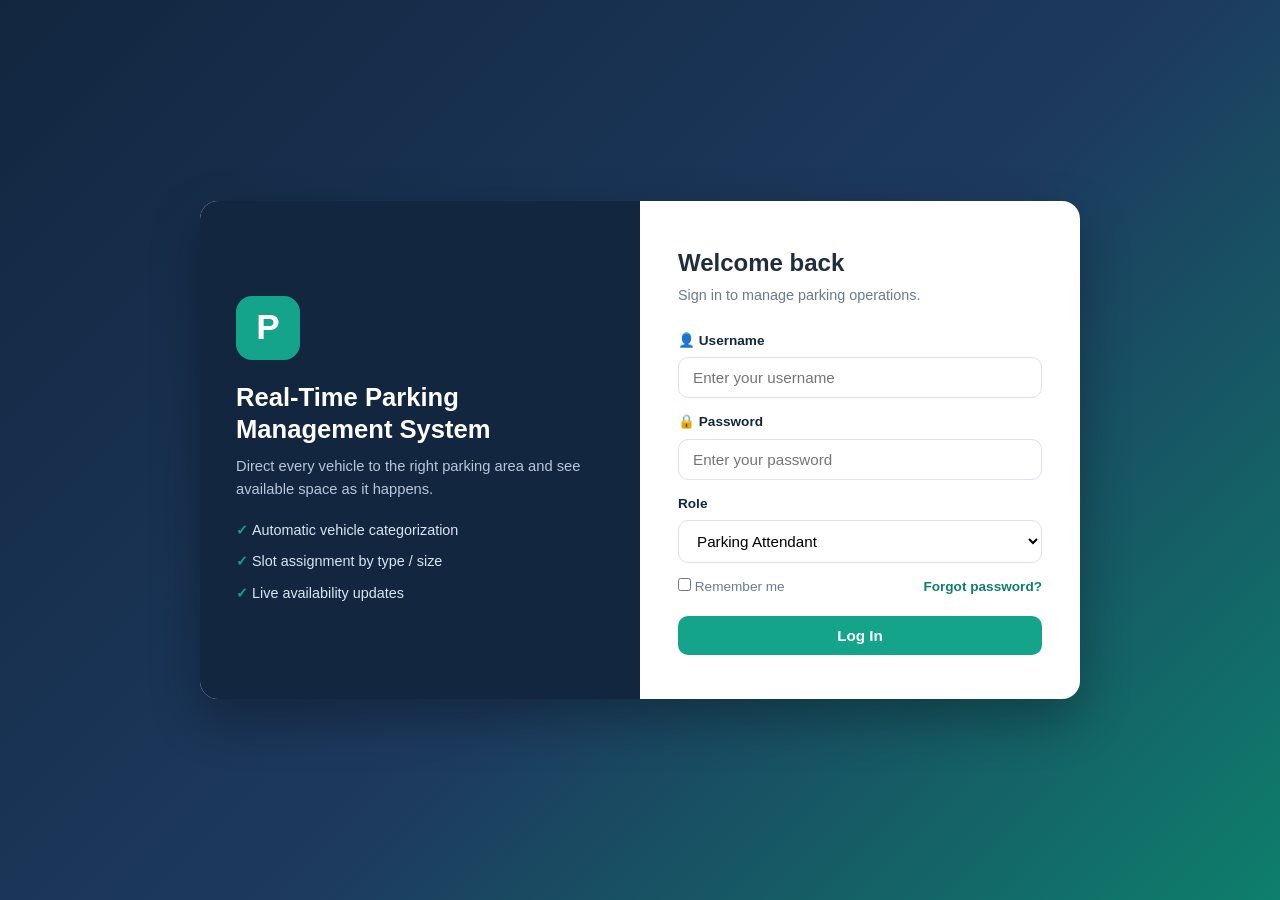
==== Real-Time-Parking-Management-System/index.html @ fe2eb947 "Add files via upload" ====
<!DOCTYPE html>
<html lang="en">
<head>
  <meta charset="UTF-8"><meta name="viewport" content="width=device-width, initial-scale=1.0">
  <title>Login | Real-Time Parking Management System</title>
  <link rel="stylesheet" href="style.css">
</head>
<body class="login">
  <div class="login-card">
    <div class="login-side">
      <div class="logo">P</div>
      <h1>Real-Time Parking Management System</h1>
      <p>Direct every vehicle to the right parking area and see available space as it happens.</p>
      <ul>
        <li>Automatic vehicle categorization</li>
        <li>Slot assignment by type / size</li>
        <li>Live availability updates</li>
      </ul>
    </div>

    <form class="login-form" action="dashboard.html">
      <h2>Welcome back</h2>
      <p>Sign in to manage parking operations.</p>
      <label class="field">👤 Username <input placeholder="Enter your username" required></label>
      <label class="field">🔒 Password <input type="password" placeholder="Enter your password" required></label>
      <label class="field">Role
        <select><option>Parking Attendant</option><option>Administrator</option></select>
      </label>
      <div class="remember">
        <label><input type="checkbox"> Remember me</label>
        <a href="#">Forgot password?</a>
      </div>
      <button class="btn btn-primary btn-block">Log In</button>
    </form>
  </div>
</body>
</html>
---- Real-Time-Parking-Management-System/style.css ----
/* Real-Time Parking Management System - style.css */
:root {
  --navy: #12263f; --navy-light: #1d3a5f; --teal: #14a38b; --teal-dark: #0e7f6c;
  --amber: #f4a62a; --red: #e04f5f; --muted: #6b7a8c; --border: #dde3ea;
}
* { box-sizing: border-box; margin: 0; padding: 0; }
body { display: flex; min-height: 100vh; background: #f2f5f9; color: #1f2d3d; line-height: 1.5;
  font-family: "Segoe UI", Roboto, Arial, sans-serif; }
a { text-decoration: none; color: inherit; }
hr { border: none; border-top: 1px solid var(--border); margin: 26px 0; }
.logo, .avatar, .step-no, .stat span, .slots span { display: grid; place-items: center; }

/* Sidebar and top bar */
.sidebar { width: 240px; height: 100vh; position: sticky; top: 0; display: flex; flex-direction: column;
  padding: 24px 16px; background: var(--navy); color: #fff; }
.brand { display: flex; align-items: center; gap: 10px; padding: 0 8px 24px; margin-bottom: 20px;
  border-bottom: 1px solid rgba(255,255,255,.12); font-size: 1.05rem; font-weight: 700; }
.logo { width: 38px; height: 38px; border-radius: 10px; background: var(--teal); font-size: 1.3rem; font-weight: 800; }
nav { display: grid; gap: 6px; }
.sidebar a { display: block; padding: 12px 14px; border-radius: 10px; color: #c4d0de; font-size: .95rem; }
.sidebar a:hover { background: var(--navy-light); color: #fff; }
.sidebar a.active { background: var(--teal); color: #fff; font-weight: 600; }
.sidebar .logout { margin-top: auto; font-size: 1rem; text-align: center; border: 1px solid rgba(255,255,255,.18); }
.sidebar .logout:hover { background: var(--red); border-color: var(--red); }
main { flex: 1; min-width: 0; padding: 28px 36px; }
.topbar { display: flex; justify-content: space-between; align-items: center; flex-wrap: wrap; gap: 12px; margin-bottom: 26px; }
.topbar h1 { font-size: 1.6rem; }
.topbar p { color: var(--muted); font-size: .9rem; }
.user-chip { display: flex; align-items: center; gap: 10px; padding: 8px 14px; background: #fff;
  border: 1px solid var(--border); border-radius: 999px; font-size: .9rem; }
.avatar { width: 32px; height: 32px; border-radius: 50%; background: var(--navy); color: #fff; font-size: .8rem; font-weight: 600; }

/* Cards and layout */
.card { padding: 22px; background: #fff; border: 1px solid var(--border); border-radius: 12px; box-shadow: 0 2px 8px rgba(18,38,63,.04); }
.card h2 { font-size: 1.1rem; margin-bottom: 4px; }
.sub { color: var(--muted); font-size: .85rem; margin-bottom: 18px; }
.grid-2 { display: grid; grid-template-columns: 2fr 1fr; gap: 20px; }
.top { align-items: start; }
.side { display: grid; gap: 20px; align-content: start; }
.stats { display: grid; grid-template-columns: repeat(auto-fit, minmax(190px, 1fr)); gap: 16px; margin-bottom: 22px; }
.stat { display: flex; align-items: center; gap: 14px; }
.stat span { width: 50px; height: 50px; border-radius: 12px; font-size: 1.5rem; }
.stat b { display: block; font-size: 1.7rem; line-height: 1.1; }
.stat small { display: block; color: var(--muted); font-size: .85rem; }

/* Status colors (used by badges, icons and parking slots) */
.green, .slots .free { background: #dcf5ef; color: var(--teal-dark); border-color: var(--teal); }
.red, .slots .taken { background: #fde4e7; color: var(--red); border-color: var(--red); }
.amber, .slots .reserved { background: #fdf0d5; color: #b57806; border-color: var(--amber); }
.blue { background: #e3edfa; }
.gray { background: #e9edf2; color: var(--muted); }
.badge { display: inline-block; padding: 3px 10px; border-radius: 999px; font-size: .75rem; font-weight: 600; }

/* Parking slot map */
.area { display: flex; justify-content: space-between; align-items: center; margin: 8px 0 10px; font-weight: 600; }
.area small { color: var(--muted); font-weight: 400; }
.slots { display: grid; grid-template-columns: repeat(auto-fill, minmax(62px, 1fr)); gap: 10px; margin-bottom: 18px; }
.slots span { height: 54px; border: 2px solid transparent; border-radius: 10px; font-size: .8rem; font-weight: 600; }
.legend { display: flex; flex-wrap: wrap; gap: 18px; color: var(--muted); font-size: .85rem; }
.legend span:before { content: ""; display: inline-block; width: 12px; height: 12px; margin-right: 6px; border-radius: 3px; vertical-align: -1px; }
.legend .free:before { background: var(--teal); }
.legend .taken:before { background: var(--red); }
.legend .reserved:before { background: var(--amber); }

/* Forms */
.form-grid { display: grid; grid-template-columns: 1fr 1fr; gap: 16px; }
.field { display: flex; flex-direction: column; gap: 6px; margin-bottom: 14px; color: var(--navy); font-size: .85rem; font-weight: 600; }
.field input, .field select, .toolbar input, .toolbar select { border: 1.5px solid var(--border); border-radius: 10px; font-family: inherit; }
.field input, .field select { padding: 11px 14px; background: #fff; font-size: .95rem; }
.field input:focus, .field select:focus { outline: none; border-color: var(--teal); box-shadow: 0 0 0 3px rgba(20,163,139,.15); }
.field input[readonly] { background: #f6f8fb; color: var(--muted); }
.step-head { display: flex; align-items: center; gap: 12px; margin-bottom: 16px; }
.step-head .sub { margin: 0; }
.step-no { width: 34px; height: 34px; border-radius: 50%; background: var(--teal); color: #fff; font-weight: 700; }

/* Buttons */
.btn { display: inline-block; padding: 11px 20px; border: none; border-radius: 10px; font-family: inherit;
  font-size: .95rem; font-weight: 600; text-align: center; cursor: pointer; }
.btn-primary { background: var(--teal); color: #fff; }
.btn-primary:hover { background: var(--teal-dark); }
.btn-dark { background: var(--navy); color: #fff; }
.btn-dark:hover { background: var(--navy-light); }
.btn-outline { background: #fff; color: var(--navy); border: 1.5px solid var(--border); }
.btn-outline:hover { border-color: var(--navy); }
.btn-danger { background: var(--red); color: #fff; }
.btn-sm { padding: 6px 12px; font-size: .8rem; border-radius: 8px; }
.btn-block { width: 100%; }
.btn-row { display: flex; flex-wrap: wrap; gap: 10px; margin-top: 6px; }
.col { flex-direction: column; }

/* Ticket and activity rows */
.ticket { padding: 20px; background: #f7fdfb; border: 2px dashed var(--teal); border-radius: 12px; }
.ticket h3 { text-align: center; color: var(--teal-dark); margin-bottom: 14px; letter-spacing: 1px; }
.ticket-slot { text-align: center; margin: 14px 0 6px; color: var(--navy); font-size: 2.2rem; font-weight: 800; }
.ticket-slot small { display: block; color: var(--muted); font-size: .75rem; font-weight: 400; }
.row { display: flex; justify-content: space-between; padding: 9px 0; border-bottom: 1px solid #d6efe9; font-size: .92rem; }
.row span:first-child { color: var(--muted); }
.row span:last-child { font-weight: 600; }
.ticket .row:last-child { border: none; }

/* Records page */
.summary { display: grid; grid-template-columns: repeat(auto-fit, minmax(170px, 1fr)); gap: 14px; margin-bottom: 18px; }
.summary div { padding: 14px 16px; background: #f0f4f9; border-radius: 10px; }
.summary b { display: block; color: var(--navy); font-size: 1.3rem; }
.summary span { color: var(--muted); font-size: .8rem; }
.toolbar { display: flex; flex-wrap: wrap; align-items: center; gap: 12px; margin-bottom: 16px; }
.toolbar input, .toolbar select { padding: 10px 14px; font-size: .9rem; }
.toolbar .search { flex: 1; min-width: 200px; }
.table-wrap { overflow-x: auto; }
table { width: 100%; border-collapse: collapse; font-size: .9rem; }
th { padding: 12px 14px; background: #f0f4f9; color: var(--navy); text-align: left; font-size: .78rem; text-transform: uppercase; letter-spacing: .5px; }
td { padding: 13px 14px; border-bottom: 1px solid var(--border); white-space: nowrap; }
tr:hover { background: #f8fafc; }
.pagination { display: flex; justify-content: space-between; align-items: center; margin-top: 16px; color: var(--muted); font-size: .85rem; }
.pages { display: flex; gap: 6px; }
.pages a { padding: 6px 12px; border: 1.5px solid var(--border); border-radius: 8px; color: var(--navy); }
.pages .on { background: var(--navy); color: #fff; border-color: var(--navy); }

/* Login page */
.login { display: grid; place-items: center; padding: 20px;
  background: linear-gradient(135deg, var(--navy) 0%, var(--navy-light) 55%, var(--teal-dark) 100%); }
.login-card { display: grid; grid-template-columns: 1fr 1fr; width: 100%; max-width: 880px;
  background: #fff; border-radius: 18px; overflow: hidden; box-shadow: 0 20px 50px rgba(0,0,0,.3); }
.login-side { display: flex; flex-direction: column; justify-content: center; padding: 44px 36px; background: var(--navy); color: #fff; }
.login-side .logo { width: 64px; height: 64px; margin-bottom: 22px; border-radius: 16px; font-size: 2.2rem; }
.login-side h1 { font-size: 1.6rem; line-height: 1.25; margin-bottom: 10px; }
.login-side p { color: #b9c7d8; font-size: .92rem; margin-bottom: 20px; }
.login-side ul { list-style: none; display: grid; gap: 10px; color: #dbe5f0; font-size: .9rem; }
.login-side li:before { content: "✓ "; color: var(--teal); font-weight: 700; }
.login-form { padding: 44px 38px; }
.login-form h2 { font-size: 1.5rem; margin-bottom: 4px; }
.login-form p { color: var(--muted); font-size: .9rem; margin-bottom: 24px; }
.remember { display: flex; justify-content: space-between; margin-bottom: 18px; color: var(--muted); font-size: .85rem; }
.remember a { color: var(--teal-dark); font-weight: 600; }

/* Small screens */
@media (max-width: 900px) {
  body { flex-direction: column; }
  .sidebar { width: 100%; height: auto; position: static; flex-direction: row; align-items: center; flex-wrap: wrap; padding: 12px; }
  .brand { padding: 0 12px 0 0; margin: 0; border: none; }
  nav { display: flex; flex-wrap: wrap; }
  .sidebar .logout { margin: 0 0 0 auto; }
  main { padding: 20px 16px; }
  .grid-2, .form-grid, .login-card { grid-template-columns: 1fr; }
  .login-side { display: none; }
}
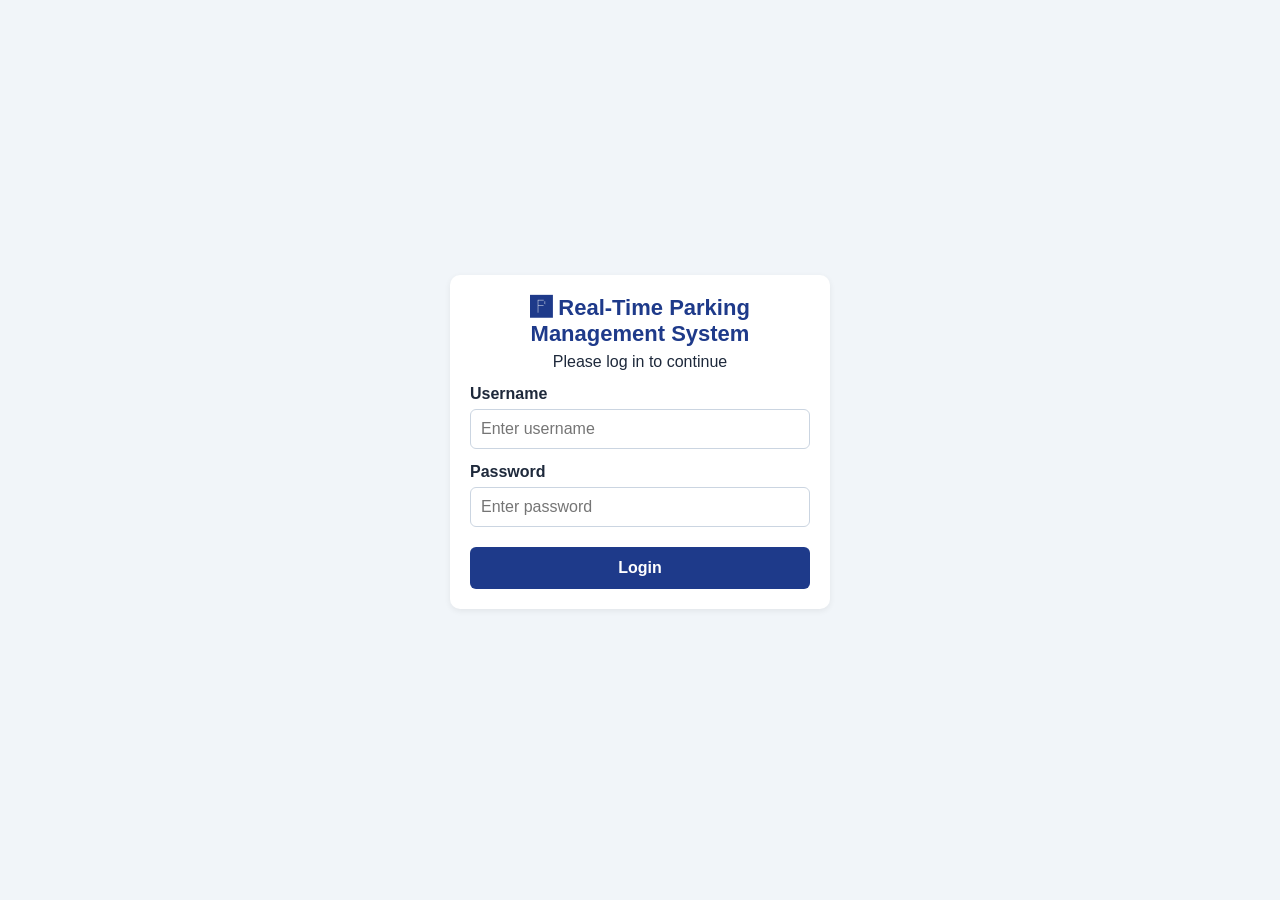
==== commit 1860eca3: "Add files via upload" ====
--- a/Real-Time-Parking-Management-System/index.html
+++ b/Real-Time-Parking-Management-System/index.html
@@ -1,37 +1,126 @@
 <!DOCTYPE html>
 <html lang="en">
 <head>
-  <meta charset="UTF-8"><meta name="viewport" content="width=device-width, initial-scale=1.0">
-  <title>Login | Real-Time Parking Management System</title>
+  <meta charset="UTF-8">
+  <meta name="viewport" content="width=device-width, initial-scale=1.0">
+  <title>Real-Time Parking Management System</title>
   <link rel="stylesheet" href="style.css">
 </head>
-<body class="login">
-  <div class="login-card">
-    <div class="login-side">
-      <div class="logo">P</div>
-      <h1>Real-Time Parking Management System</h1>
-      <p>Direct every vehicle to the right parking area and see available space as it happens.</p>
-      <ul>
-        <li>Automatic vehicle categorization</li>
-        <li>Slot assignment by type / size</li>
-        <li>Live availability updates</li>
-      </ul>
+<body>
+
+  <!-- NAVIGATION BAR -->
+  <nav>
+    <b>🅿 ParkTrack</b>
+    <a href="#dashboard">Dashboard</a>
+    <a href="#entry">Vehicle Entry</a>
+    <a href="#slots">Parking Slots</a>
+    <a href="#exit">Vehicle Exit</a>
+    <a href="#records">Records</a>
+    <a href="#login">Logout</a>
+  </nav>
+
+  <!-- 1. LOGIN -->
+  <section id="login" class="pg">
+    <form class="card">
+      <h1>🅿 Real-Time Parking Management System</h1>
+      <p>Please log in to continue</p>
+      <label>Username</label>
+      <input type="text" placeholder="Enter username">
+      <label>Password</label>
+      <input type="password" placeholder="Enter password">
+      <a class="btn" href="#dashboard">Login</a>
+    </form>
+  </section>
+
+  <!-- 2. DASHBOARD -->
+  <section id="dashboard" class="pg">
+    <h2>Dashboard</h2>
+    <div class="grid">
+      <div class="card stat"><p>Total Slots</p><h1>50</h1></div>
+      <div class="card stat g"><p>Available Slots</p><h1>32</h1></div>
+      <div class="card stat r"><p>Occupied Slots</p><h1>18</h1></div>
     </div>
 
-    <form class="login-form" action="dashboard.html">
-      <h2>Welcome back</h2>
-      <p>Sign in to manage parking operations.</p>
-      <label class="field">👤 Username <input placeholder="Enter your username" required></label>
-      <label class="field">🔒 Password <input type="password" placeholder="Enter your password" required></label>
-      <label class="field">Role
-        <select><option>Parking Attendant</option><option>Administrator</option></select>
-      </label>
-      <div class="remember">
-        <label><input type="checkbox"> Remember me</label>
-        <a href="#">Forgot password?</a>
-      </div>
-      <button class="btn btn-primary btn-block">Log In</button>
+    <div class="card">
+      <h3>Parking Statistics</h3>
+      <p>Motorcycle (8)</p><div class="bar"><i style="width:40%"></i></div>
+      <p>Sedan (6)</p><div class="bar"><i style="width:30%"></i></div>
+      <p>SUV (3)</p><div class="bar"><i style="width:15%"></i></div>
+      <p>Van (1)</p><div class="bar"><i style="width:5%"></i></div>
+    </div>
+
+    <div class="card">
+      <h3>Recent Vehicle Entries</h3>
+      <table>
+        <tr><th>Plate No.</th><th>Type</th><th>Slot</th><th>Entry Time</th></tr>
+        <tr><td>ABC 1234</td><td>Sedan</td><td>A-03</td><td>08:15 AM</td></tr>
+        <tr><td>XYZ 5678</td><td>SUV</td><td>B-01</td><td>08:42 AM</td></tr>
+        <tr><td>MOT 9012</td><td>Motorcycle</td><td>C-05</td><td>09:05 AM</td></tr>
+      </table>
+    </div>
+  </section>
+
+  <!-- 3. VEHICLE ENTRY -->
+  <section id="entry" class="pg">
+    <h2>Vehicle Entry</h2>
+    <form class="card">
+      <label>Vehicle Type</label>
+      <select>
+        <option>Motorcycle</option>
+        <option>Sedan</option>
+        <option>SUV</option>
+        <option>Van</option>
+      </select>
+      <label>Plate Number</label>
+      <input type="text" placeholder="e.g. ABC 1234">
+      <label>Entry Time</label>
+      <input type="time" value="08:00">
+      <a class="btn" href="#slots">Assign Parking Slot</a>
     </form>
-  </div>
+  </section>
+
+  <!-- 4. PARKING SLOTS -->
+  <section id="slots" class="pg">
+    <h2>Parking Slots</h2>
+    <p>🟩 Available &nbsp; 🟥 Occupied</p>
+    <div class="grid slots">
+      <div class="card slot g"><h3>A-01</h3><p>Motorcycle</p></div>
+      <div class="card slot r"><h3>A-02</h3><p>Motorcycle</p></div>
+      <div class="card slot r"><h3>A-03</h3><p>Sedan</p></div>
+      <div class="card slot g"><h3>A-04</h3><p>Sedan</p></div>
+      <div class="card slot g"><h3>B-01</h3><p>SUV</p></div>
+      <div class="card slot r"><h3>B-02</h3><p>SUV</p></div>
+      <div class="card slot g"><h3>B-03</h3><p>Van</p></div>
+      <div class="card slot r"><h3>B-04</h3><p>Van</p></div>
+    </div>
+  </section>
+
+  <!-- 5. VEHICLE EXIT -->
+  <section id="exit" class="pg">
+    <h2>Vehicle Exit</h2>
+    <form class="card">
+      <label>Plate Number</label>
+      <input type="text" placeholder="e.g. ABC 1234">
+      <label>Exit Time</label>
+      <input type="time" value="05:00">
+      <p>Estimated Parking Fee: <b>₱ 100.00</b></p>
+      <a class="btn" href="#records">Process Exit</a>
+    </form>
+  </section>
+
+  <!-- 6. RECORDS -->
+  <section id="records" class="pg">
+    <h2>Records</h2>
+    <div class="card">
+      <table>
+        <tr><th>Plate No.</th><th>Type</th><th>Slot</th><th>Entry</th><th>Exit</th><th>Fee</th></tr>
+        <tr><td>ABC 1234</td><td>Sedan</td><td>A-03</td><td>08:15 AM</td><td>11:30 AM</td><td>₱ 120.00</td></tr>
+        <tr><td>XYZ 5678</td><td>SUV</td><td>B-01</td><td>08:42 AM</td><td>01:10 PM</td><td>₱ 180.00</td></tr>
+        <tr><td>MOT 9012</td><td>Motorcycle</td><td>C-05</td><td>09:05 AM</td><td>10:00 AM</td><td>₱ 30.00</td></tr>
+        <tr><td>VAN 3456</td><td>Van</td><td>B-04</td><td>09:30 AM</td><td>12:45 PM</td><td>₱ 150.00</td></tr>
+      </table>
+    </div>
+  </section>
+
 </body>
 </html>
--- a/Real-Time-Parking-Management-System/style.css
+++ b/Real-Time-Parking-Management-System/style.css
@@ -1,146 +1,55 @@
-/* Real-Time Parking Management System - style.css */
-:root {
-  --navy: #12263f; --navy-light: #1d3a5f; --teal: #14a38b; --teal-dark: #0e7f6c;
-  --amber: #f4a62a; --red: #e04f5f; --muted: #6b7a8c; --border: #dde3ea;
-}
-* { box-sizing: border-box; margin: 0; padding: 0; }
-body { display: flex; min-height: 100vh; background: #f2f5f9; color: #1f2d3d; line-height: 1.5;
-  font-family: "Segoe UI", Roboto, Arial, sans-serif; }
-a { text-decoration: none; color: inherit; }
-hr { border: none; border-top: 1px solid var(--border); margin: 26px 0; }
-.logo, .avatar, .step-no, .stat span, .slots span { display: grid; place-items: center; }
+* { box-sizing: border-box; margin: 0; font-family: Arial, sans-serif; }
+:root { --b: #1e3a8a; --g: #16a34a; --r: #dc2626; }
+body { background: #f1f5f9; color: #1e293b; }
 
-/* Sidebar and top bar */
-.sidebar { width: 240px; height: 100vh; position: sticky; top: 0; display: flex; flex-direction: column;
-  padding: 24px 16px; background: var(--navy); color: #fff; }
-.brand { display: flex; align-items: center; gap: 10px; padding: 0 8px 24px; margin-bottom: 20px;
-  border-bottom: 1px solid rgba(255,255,255,.12); font-size: 1.05rem; font-weight: 700; }
-.logo { width: 38px; height: 38px; border-radius: 10px; background: var(--teal); font-size: 1.3rem; font-weight: 800; }
-nav { display: grid; gap: 6px; }
-.sidebar a { display: block; padding: 12px 14px; border-radius: 10px; color: #c4d0de; font-size: .95rem; }
-.sidebar a:hover { background: var(--navy-light); color: #fff; }
-.sidebar a.active { background: var(--teal); color: #fff; font-weight: 600; }
-.sidebar .logout { margin-top: auto; font-size: 1rem; text-align: center; border: 1px solid rgba(255,255,255,.18); }
-.sidebar .logout:hover { background: var(--red); border-color: var(--red); }
-main { flex: 1; min-width: 0; padding: 28px 36px; }
-.topbar { display: flex; justify-content: space-between; align-items: center; flex-wrap: wrap; gap: 12px; margin-bottom: 26px; }
-.topbar h1 { font-size: 1.6rem; }
-.topbar p { color: var(--muted); font-size: .9rem; }
-.user-chip { display: flex; align-items: center; gap: 10px; padding: 8px 14px; background: #fff;
-  border: 1px solid var(--border); border-radius: 999px; font-size: .9rem; }
-.avatar { width: 32px; height: 32px; border-radius: 50%; background: var(--navy); color: #fff; font-size: .8rem; font-weight: 600; }
+/* Navigation */
+nav { background: var(--b); display: flex; flex-wrap: wrap; align-items: center; gap: 6px; padding: 12px 24px; }
+nav b { color: #fff; margin-right: auto; font-size: 20px; }
+nav a { color: #fff; text-decoration: none; padding: 8px 14px; border-radius: 6px; }
+nav a:hover { background: #3b82f6; }
 
-/* Cards and layout */
-.card { padding: 22px; background: #fff; border: 1px solid var(--border); border-radius: 12px; box-shadow: 0 2px 8px rgba(18,38,63,.04); }
-.card h2 { font-size: 1.1rem; margin-bottom: 4px; }
-.sub { color: var(--muted); font-size: .85rem; margin-bottom: 18px; }
-.grid-2 { display: grid; grid-template-columns: 2fr 1fr; gap: 20px; }
-.top { align-items: start; }
-.side { display: grid; gap: 20px; align-content: start; }
-.stats { display: grid; grid-template-columns: repeat(auto-fit, minmax(190px, 1fr)); gap: 16px; margin-bottom: 22px; }
-.stat { display: flex; align-items: center; gap: 14px; }
-.stat span { width: 50px; height: 50px; border-radius: 12px; font-size: 1.5rem; }
-.stat b { display: block; font-size: 1.7rem; line-height: 1.1; }
-.stat small { display: block; color: var(--muted); font-size: .85rem; }
+/* Page switching (no JavaScript) */
+.pg { display: none; max-width: 1000px; margin: 24px auto; padding: 0 16px; }
+.pg:target, body:not(:has(:target)) #login { display: block; }
+#login:target, body:not(:has(:target)) #login { display: flex; }
+body:has(#login:target) nav, body:not(:has(:target)) nav { display: none; }
+#login { min-height: 100vh; margin: 0 auto; align-items: center; justify-content: center; }
+#login .card { width: 100%; max-width: 380px; text-align: center; }
+#login h1 { font-size: 22px; color: var(--b); margin-bottom: 6px; }
 
-/* Status colors (used by badges, icons and parking slots) */
-.green, .slots .free { background: #dcf5ef; color: var(--teal-dark); border-color: var(--teal); }
-.red, .slots .taken { background: #fde4e7; color: var(--red); border-color: var(--red); }
-.amber, .slots .reserved { background: #fdf0d5; color: #b57806; border-color: var(--amber); }
-.blue { background: #e3edfa; }
-.gray { background: #e9edf2; color: var(--muted); }
-.badge { display: inline-block; padding: 3px 10px; border-radius: 999px; font-size: .75rem; font-weight: 600; }
+/* Cards, headings */
+h2 { margin-bottom: 16px; }
+h3 { margin-bottom: 10px; }
+.card { background: #fff; padding: 20px; border-radius: 10px; box-shadow: 0 2px 6px #0001; margin-bottom: 16px; }
+.grid { display: grid; grid-template-columns: repeat(auto-fit, minmax(200px, 1fr)); gap: 16px; }
+.grid .card { margin: 0; }
+.grid + .card { margin-top: 16px; }
 
-/* Parking slot map */
-.area { display: flex; justify-content: space-between; align-items: center; margin: 8px 0 10px; font-weight: 600; }
-.area small { color: var(--muted); font-weight: 400; }
-.slots { display: grid; grid-template-columns: repeat(auto-fill, minmax(62px, 1fr)); gap: 10px; margin-bottom: 18px; }
-.slots span { height: 54px; border: 2px solid transparent; border-radius: 10px; font-size: .8rem; font-weight: 600; }
-.legend { display: flex; flex-wrap: wrap; gap: 18px; color: var(--muted); font-size: .85rem; }
-.legend span:before { content: ""; display: inline-block; width: 12px; height: 12px; margin-right: 6px; border-radius: 3px; vertical-align: -1px; }
-.legend .free:before { background: var(--teal); }
-.legend .taken:before { background: var(--red); }
-.legend .reserved:before { background: var(--amber); }
+/* Dashboard stats */
+.stat { border-top: 5px solid var(--b); }
+.stat h1 { font-size: 40px; }
+.g { border-color: var(--g); }
+.r { border-color: var(--r); }
+
+/* Statistics bars */
+.bar { background: #e2e8f0; height: 10px; border-radius: 5px; margin: 4px 0 12px; }
+.bar i { display: block; height: 100%; background: var(--b); border-radius: 5px; }
 
 /* Forms */
-.form-grid { display: grid; grid-template-columns: 1fr 1fr; gap: 16px; }
-.field { display: flex; flex-direction: column; gap: 6px; margin-bottom: 14px; color: var(--navy); font-size: .85rem; font-weight: 600; }
-.field input, .field select, .toolbar input, .toolbar select { border: 1.5px solid var(--border); border-radius: 10px; font-family: inherit; }
-.field input, .field select { padding: 11px 14px; background: #fff; font-size: .95rem; }
-.field input:focus, .field select:focus { outline: none; border-color: var(--teal); box-shadow: 0 0 0 3px rgba(20,163,139,.15); }
-.field input[readonly] { background: #f6f8fb; color: var(--muted); }
-.step-head { display: flex; align-items: center; gap: 12px; margin-bottom: 16px; }
-.step-head .sub { margin: 0; }
-.step-no { width: 34px; height: 34px; border-radius: 50%; background: var(--teal); color: #fff; font-weight: 700; }
+label { display: block; text-align: left; margin: 14px 0 6px; font-weight: bold; }
+input, select { width: 100%; padding: 10px; border: 1px solid #cbd5e1; border-radius: 6px; font-size: 16px; }
+.btn { display: block; margin-top: 20px; padding: 12px; background: var(--b); color: #fff; text-align: center; text-decoration: none; border-radius: 6px; font-weight: bold; }
+.btn:hover { background: #3b82f6; }
 
-/* Buttons */
-.btn { display: inline-block; padding: 11px 20px; border: none; border-radius: 10px; font-family: inherit;
-  font-size: .95rem; font-weight: 600; text-align: center; cursor: pointer; }
-.btn-primary { background: var(--teal); color: #fff; }
-.btn-primary:hover { background: var(--teal-dark); }
-.btn-dark { background: var(--navy); color: #fff; }
-.btn-dark:hover { background: var(--navy-light); }
-.btn-outline { background: #fff; color: var(--navy); border: 1.5px solid var(--border); }
-.btn-outline:hover { border-color: var(--navy); }
-.btn-danger { background: var(--red); color: #fff; }
-.btn-sm { padding: 6px 12px; font-size: .8rem; border-radius: 8px; }
-.btn-block { width: 100%; }
-.btn-row { display: flex; flex-wrap: wrap; gap: 10px; margin-top: 6px; }
-.col { flex-direction: column; }
+/* Parking slots */
+.slots { grid-template-columns: repeat(auto-fill, minmax(130px, 1fr)); margin-top: 12px; }
+.slot { text-align: center; color: #fff; }
+.slot.g { background: var(--g); }
+.slot.r { background: var(--r); }
 
-/* Ticket and activity rows */
-.ticket { padding: 20px; background: #f7fdfb; border: 2px dashed var(--teal); border-radius: 12px; }
-.ticket h3 { text-align: center; color: var(--teal-dark); margin-bottom: 14px; letter-spacing: 1px; }
-.ticket-slot { text-align: center; margin: 14px 0 6px; color: var(--navy); font-size: 2.2rem; font-weight: 800; }
-.ticket-slot small { display: block; color: var(--muted); font-size: .75rem; font-weight: 400; }
-.row { display: flex; justify-content: space-between; padding: 9px 0; border-bottom: 1px solid #d6efe9; font-size: .92rem; }
-.row span:first-child { color: var(--muted); }
-.row span:last-child { font-weight: 600; }
-.ticket .row:last-child { border: none; }
-
-/* Records page */
-.summary { display: grid; grid-template-columns: repeat(auto-fit, minmax(170px, 1fr)); gap: 14px; margin-bottom: 18px; }
-.summary div { padding: 14px 16px; background: #f0f4f9; border-radius: 10px; }
-.summary b { display: block; color: var(--navy); font-size: 1.3rem; }
-.summary span { color: var(--muted); font-size: .8rem; }
-.toolbar { display: flex; flex-wrap: wrap; align-items: center; gap: 12px; margin-bottom: 16px; }
-.toolbar input, .toolbar select { padding: 10px 14px; font-size: .9rem; }
-.toolbar .search { flex: 1; min-width: 200px; }
-.table-wrap { overflow-x: auto; }
-table { width: 100%; border-collapse: collapse; font-size: .9rem; }
-th { padding: 12px 14px; background: #f0f4f9; color: var(--navy); text-align: left; font-size: .78rem; text-transform: uppercase; letter-spacing: .5px; }
-td { padding: 13px 14px; border-bottom: 1px solid var(--border); white-space: nowrap; }
-tr:hover { background: #f8fafc; }
-.pagination { display: flex; justify-content: space-between; align-items: center; margin-top: 16px; color: var(--muted); font-size: .85rem; }
-.pages { display: flex; gap: 6px; }
-.pages a { padding: 6px 12px; border: 1.5px solid var(--border); border-radius: 8px; color: var(--navy); }
-.pages .on { background: var(--navy); color: #fff; border-color: var(--navy); }
-
-/* Login page */
-.login { display: grid; place-items: center; padding: 20px;
-  background: linear-gradient(135deg, var(--navy) 0%, var(--navy-light) 55%, var(--teal-dark) 100%); }
-.login-card { display: grid; grid-template-columns: 1fr 1fr; width: 100%; max-width: 880px;
-  background: #fff; border-radius: 18px; overflow: hidden; box-shadow: 0 20px 50px rgba(0,0,0,.3); }
-.login-side { display: flex; flex-direction: column; justify-content: center; padding: 44px 36px; background: var(--navy); color: #fff; }
-.login-side .logo { width: 64px; height: 64px; margin-bottom: 22px; border-radius: 16px; font-size: 2.2rem; }
-.login-side h1 { font-size: 1.6rem; line-height: 1.25; margin-bottom: 10px; }
-.login-side p { color: #b9c7d8; font-size: .92rem; margin-bottom: 20px; }
-.login-side ul { list-style: none; display: grid; gap: 10px; color: #dbe5f0; font-size: .9rem; }
-.login-side li:before { content: "✓ "; color: var(--teal); font-weight: 700; }
-.login-form { padding: 44px 38px; }
-.login-form h2 { font-size: 1.5rem; margin-bottom: 4px; }
-.login-form p { color: var(--muted); font-size: .9rem; margin-bottom: 24px; }
-.remember { display: flex; justify-content: space-between; margin-bottom: 18px; color: var(--muted); font-size: .85rem; }
-.remember a { color: var(--teal-dark); font-weight: 600; }
-
-/* Small screens */
-@media (max-width: 900px) {
-  body { flex-direction: column; }
-  .sidebar { width: 100%; height: auto; position: static; flex-direction: row; align-items: center; flex-wrap: wrap; padding: 12px; }
-  .brand { padding: 0 12px 0 0; margin: 0; border: none; }
-  nav { display: flex; flex-wrap: wrap; }
-  .sidebar .logout { margin: 0 0 0 auto; }
-  main { padding: 20px 16px; }
-  .grid-2, .form-grid, .login-card { grid-template-columns: 1fr; }
-  .login-side { display: none; }
-}
+/* Tables */
+table { width: 100%; border-collapse: collapse; }
+th, td { padding: 10px; text-align: left; border-bottom: 1px solid #e2e8f0; }
+th { background: var(--b); color: #fff; }
+tr:hover td { background: #f1f5f9; }
+.card:has(table) { overflow-x: auto; }
